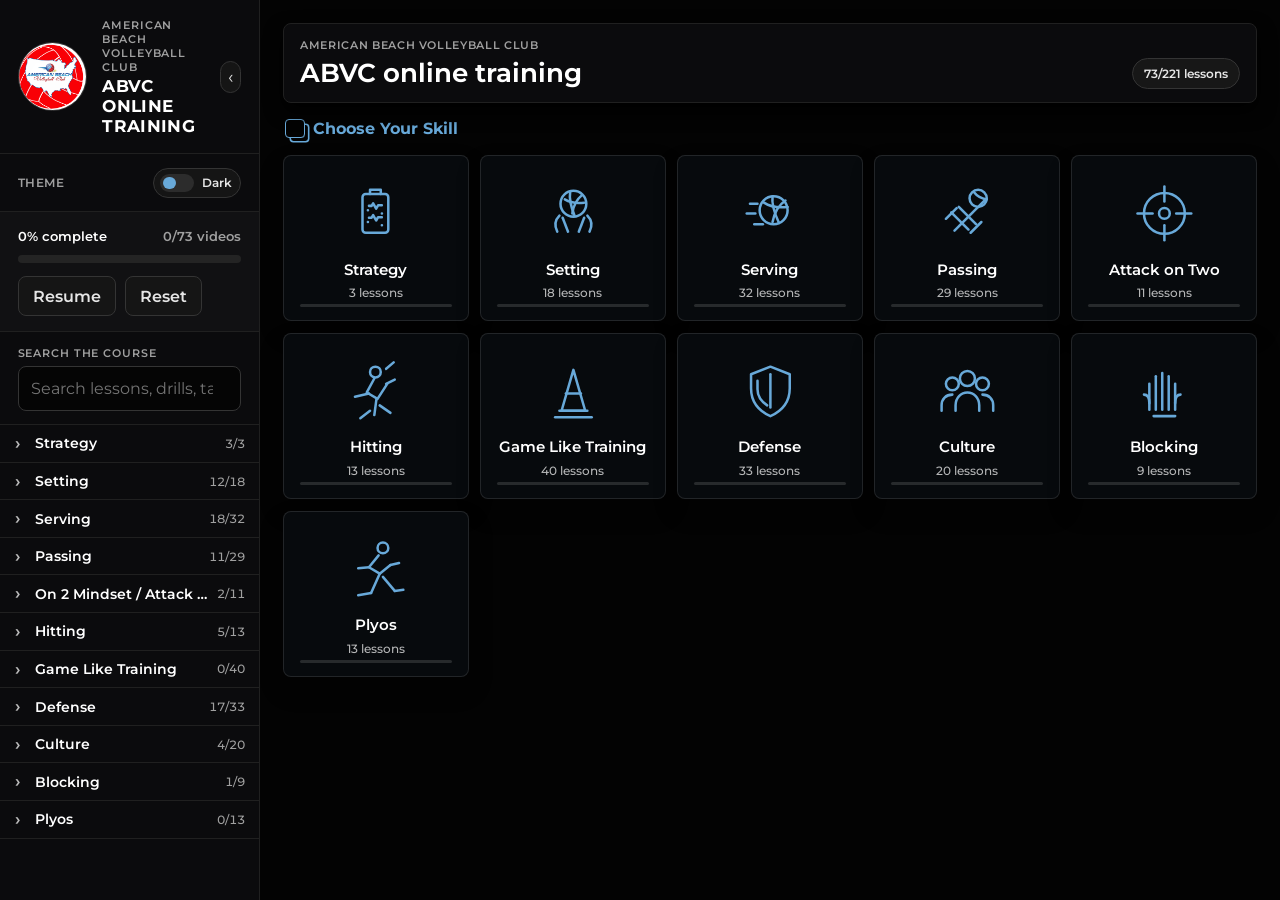
==== index.html @ 21f0b0ae "Revamp skill hub cards and icons" ====
<!doctype html>
<html lang="en">
  <head>
    <meta charset="utf-8">
    <meta name="viewport" content="width=device-width, initial-scale=1">
    <title>ABVC online training</title>
    <meta
      name="description"
      content="A free, expandable American Beach Volleyball Club training course with local progress tracking."
    >
    <link rel="icon" type="image/png" href="assets/abvc-logo.png">
    <link rel="apple-touch-icon" href="assets/abvc-logo.png">
    <link rel="preconnect" href="https://fonts.googleapis.com">
    <link rel="preconnect" href="https://fonts.gstatic.com" crossorigin>
    <link href="https://fonts.googleapis.com/css2?family=Montserrat:wght@400;500;600;700&display=swap" rel="stylesheet">
    <link rel="stylesheet" href="styles.css?v=33">
    <script id="mcjs">!function(c,h,i,m,p){m=c.createElement(h),p=c.getElementsByTagName(h)[0],m.async=1,m.src=i,p.parentNode.insertBefore(m,p)}(document,"script","https://chimpstatic.com/mcjs-connected/js/users/8a5a40781b8eb0233e2a99b61/4158b259b9c6bb504e699e1d3.js");</script>
  </head>
  <body>
    <div class="app-shell" id="appShell">
      <aside class="course-sidebar" id="courseSidebar" aria-label="Course navigation">
        <div class="brand-lockup">
          <button class="brand-home-button" id="brandHomeButton" type="button" aria-label="Back to course home">
            <img class="brand-logo" src="assets/abvc-logo.png" alt="American Beach Volleyball Club logo">
          </button>
          <div class="brand-copy">
            <p class="eyebrow">American Beach Volleyball Club</p>
            <h1>ABVC online training</h1>
          </div>
          <button class="sidebar-toggle" id="sidebarToggle" type="button" aria-label="Collapse course navigation" aria-expanded="true">
            <span aria-hidden="true">‹</span>
          </button>
        </div>

        <div class="theme-row">
          <span>Theme</span>
          <button class="theme-toggle" id="themeToggle" type="button" aria-pressed="true">
            <span class="theme-toggle-track" aria-hidden="true">
              <span class="theme-toggle-thumb"></span>
            </span>
            <span id="themeLabel">Dark</span>
          </button>
        </div>

        <div class="progress-card" aria-live="polite">
          <div class="progress-copy">
            <span id="progressLabel">0% complete</span>
            <span id="lessonCount">0 lessons</span>
          </div>
          <div class="progress-track" aria-hidden="true">
            <span id="progressFill"></span>
          </div>
          <div class="sidebar-actions">
            <button class="button button-secondary" id="resumeButton" type="button">Resume</button>
            <button class="button button-ghost" id="resetProgressButton" type="button">Reset</button>
          </div>
        </div>

        <label class="search-label" for="courseSearch">Search the course</label>
        <input id="courseSearch" class="course-search" type="search" placeholder="Search lessons, drills, tags">

        <nav id="courseTree" class="course-tree" aria-label="Course modules"></nav>
      </aside>
      <button class="sidebar-backdrop" id="sidebarBackdrop" type="button" aria-label="Close course navigation"></button>

      <main class="lesson-main">
        <button class="mobile-menu-button" id="mobileMenuButton" type="button" aria-label="Open course menu">
          <span aria-hidden="true"></span>
          <span aria-hidden="true"></span>
          <span aria-hidden="true"></span>
        </button>

        <section class="lesson-hero" aria-labelledby="lessonTitle">
          <div class="lesson-topline">
            <button class="back-button" id="backButton" type="button" hidden>Back</button>
            <div class="lesson-kicker" id="lessonPath">Course overview</div>
          </div>
          <div class="lesson-header">
            <div>
              <h2 id="lessonTitle">ABVC online training</h2>
              <p id="lessonDescription" hidden></p>
            </div>
            <div class="lesson-status" id="lessonStatus"></div>
          </div>
        </section>

        <section class="mobile-lesson-progress" id="mobileLessonProgress" aria-label="Lesson progress" hidden></section>

        <section class="mobile-module-panel" id="mobileModulePanel" aria-label="Current module lessons" hidden>
          <section class="course-playlist mobile-course-playlist" id="mobileCoursePlaylist" aria-label="Current module playlist" hidden></section>
        </section>

        <section class="player-panel" aria-label="Lesson video">
          <div id="videoMount" class="video-shell">
            <div class="video-placeholder">
              <span class="play-badge" aria-hidden="true"></span>
              <p>Select a lesson to load the player.</p>
            </div>
          </div>
        </section>

        <section class="lesson-actions" aria-label="Lesson actions">
          <button class="button button-primary" id="completeButton" type="button" disabled>Complete Video</button>
          <button class="button button-secondary" id="nextButton" type="button" disabled>Next Lesson</button>
        </section>

        <section class="series-complete-panel" id="seriesCompletePanel" aria-live="polite" hidden></section>

        <section class="skill-hub" id="skillHub" aria-label="Skill hub"></section>

        <section class="lesson-details" aria-label="Lesson details">
          <article>
            <h3>Lesson Notes</h3>
            <ul id="notesList" class="detail-list">
              <li>Pick a lesson to see coaching notes.</li>
            </ul>
          </article>
          <article>
            <h3>Practice Drills</h3>
            <ul id="drillsList" class="detail-list">
              <li>Drills will appear here when they are added to the lesson data.</li>
            </ul>
          </article>
        </section>
      </main>

      <aside class="playlist-panel" id="playlistPanel" aria-label="Current module playlist" hidden>
        <button class="playlist-resize-handle" id="playlistResizeHandle" type="button" aria-label="Resize lesson playlist"></button>
        <section class="course-playlist" id="coursePlaylist" aria-label="Course playlist" hidden></section>
      </aside>
    </div>

    <template id="treeItemTemplate">
      <div class="tree-item"></div>
    </template>

    <script src="app.js?v=34" defer></script>
  </body>
</html>
---- styles.css ----
:root {
  color-scheme: dark;
  --bg: #030303;
  --panel: #0b0b0d;
  --panel-soft: #111113;
  --ink: #e6e6e6;
  --ink-strong: #ffffff;
  --muted: #a0a0a0;
  --line: #202020;
  --line-strong: #343434;
  --accent: #68A9D9;
  --accent-ink: #050505;
  --navy: #f1f1f1;
  --gray-button: #151515;
  --input-bg: #050505;
  --track-bg: #242424;
  --hover-bg: #121212;
  --active-bg: #151515;
  --nested-bg: #070707;
  --pill-bg: #171717;
  --scroll-track: #050505;
  --scroll-thumb: #3a3a3a;
  --shadow: 0 8px 18px #000000;
  --sidebar-width: 16.25rem;
  --sidebar-collapsed-width: 4.5rem;
  --playlist-collapsed-width: 3.4rem;
  --playlist-width: clamp(21.25rem, 24vw, 26.25rem);
  font-family: Montserrat, ui-sans-serif, system-ui, -apple-system, BlinkMacSystemFont, "Segoe UI", sans-serif;
}

:root[data-theme="light"] {
  color-scheme: light;
  --bg: #f4f4f4;
  --panel: #ffffff;
  --panel-soft: #eeeeee;
  --ink: #1f1f1f;
  --ink-strong: #050505;
  --muted: #696969;
  --line: #dddddd;
  --line-strong: #c8c8c8;
  --accent: #68A9D9;
  --accent-ink: #ffffff;
  --navy: #202020;
  --gray-button: #eeeeee;
  --input-bg: #ffffff;
  --track-bg: #dddddd;
  --hover-bg: #f6f6f6;
  --active-bg: #f1f1f1;
  --nested-bg: #f7f7f7;
  --pill-bg: #eeeeee;
  --scroll-track: #efefef;
  --scroll-thumb: #bdbdbd;
  --shadow: 0 8px 18px #d7d7d7;
}

* {
  box-sizing: border-box;
}

body {
  margin: 0;
  background: var(--bg);
  color: var(--ink);
}

button,
input {
  font: inherit;
}

.app-shell {
  display: grid;
  grid-template-columns: var(--sidebar-width) minmax(0, 1fr);
  min-height: 100vh;
}

.app-shell.has-playlist {
  grid-template-columns: var(--sidebar-width) minmax(0, 1fr) var(--playlist-width);
}

.app-shell.has-playlist.is-playlist-collapsed {
  grid-template-columns: var(--sidebar-width) minmax(0, 1fr) var(--playlist-collapsed-width);
}

.app-shell.is-sidebar-collapsed {
  --sidebar-width: var(--sidebar-collapsed-width);
}

.app-shell.is-resizing-playlist {
  cursor: col-resize;
  user-select: none;
}

.course-sidebar {
  position: sticky;
  top: 0;
  align-self: start;
  height: 100vh;
  overflow-y: auto;
  border-right: 1px solid var(--line);
  background: var(--panel);
  padding: 0;
}

.course-sidebar::-webkit-scrollbar {
  width: 10px;
}

.course-sidebar::-webkit-scrollbar-track {
  background: var(--scroll-track);
}

.course-sidebar::-webkit-scrollbar-thumb {
  border: 3px solid var(--scroll-track);
  border-radius: 999px;
  background: var(--scroll-thumb);
}

.brand-lockup {
  display: flex;
  gap: 0.95rem;
  align-items: center;
  padding: 1.1rem;
  border-bottom: 1px solid var(--line);
  background: var(--panel);
}

.brand-home-button {
  display: block;
  flex: 0 0 auto;
  border: 0;
  border-radius: 999px;
  background: transparent;
  padding: 0;
  color: inherit;
  cursor: pointer;
}

.brand-home-button:hover .brand-logo,
.brand-home-button:focus-visible .brand-logo {
  border-color: var(--line-strong);
}

.brand-home-button:focus-visible {
  outline: 2px solid var(--accent);
  outline-offset: 3px;
}

.brand-copy {
  min-width: 0;
}

.sidebar-toggle {
  display: grid;
  place-items: center;
  width: 2rem;
  height: 2rem;
  margin-left: auto;
  border: 1px solid var(--line-strong);
  border-radius: 999px;
  background: var(--gray-button);
  color: var(--ink);
  cursor: pointer;
  font-size: 1.1rem;
  line-height: 1;
}

.mobile-menu-button,
.sidebar-backdrop {
  display: none;
}

.app-shell.is-sidebar-collapsed .brand-lockup {
  justify-content: center;
  padding: 0.95rem 0.6rem;
}

.app-shell.is-sidebar-collapsed .brand-logo {
  width: 3rem;
  height: 3rem;
}

.app-shell.is-sidebar-collapsed .brand-copy,
.app-shell.is-sidebar-collapsed .theme-row,
.app-shell.is-sidebar-collapsed .progress-card,
.app-shell.is-sidebar-collapsed .search-label,
.app-shell.is-sidebar-collapsed .course-search,
.app-shell.is-sidebar-collapsed .tree-title,
.app-shell.is-sidebar-collapsed .tree-meta,
.app-shell.is-sidebar-collapsed .tree-children {
  display: none;
}

.app-shell.is-sidebar-collapsed .sidebar-toggle {
  position: absolute;
  top: 4.35rem;
  left: 50%;
  width: 1.8rem;
  height: 1.8rem;
  margin-left: 0;
  transform: translateX(-50%) rotate(180deg);
}

.app-shell.is-sidebar-collapsed .course-tree {
  padding-top: 2.7rem;
}

.app-shell.is-sidebar-collapsed .tree-row {
  display: grid;
  grid-template-columns: 1fr;
  justify-items: center;
  min-height: 2.7rem;
  padding: 0.4rem;
}

.app-shell.is-sidebar-collapsed .tree-toggle {
  width: 1.6rem;
  height: 1.6rem;
  border-radius: 999px;
  background: var(--panel-soft);
}

.theme-row {
  display: flex;
  align-items: center;
  justify-content: space-between;
  gap: 1rem;
  border-bottom: 1px solid var(--line);
  background: var(--panel);
  padding: 0.85rem 1.1rem;
  color: var(--muted);
  font-size: 0.78rem;
  font-weight: 600;
  letter-spacing: 0.05em;
  text-transform: uppercase;
}

.theme-toggle {
  display: inline-flex;
  align-items: center;
  gap: 0.5rem;
  border: 1px solid var(--line-strong);
  border-radius: 999px;
  background: var(--gray-button);
  color: var(--ink);
  padding: 0.3rem 0.55rem 0.3rem 0.35rem;
  cursor: pointer;
  font-size: 0.78rem;
  font-weight: 600;
}

.theme-toggle-track {
  position: relative;
  display: inline-block;
  width: 2.1rem;
  height: 1.15rem;
  border-radius: 999px;
  background: #2c2c2c;
}

.theme-toggle-thumb {
  position: absolute;
  top: 0.18rem;
  left: 0.18rem;
  width: 0.79rem;
  height: 0.79rem;
  border-radius: 999px;
  background: var(--accent);
  transition: left 160ms ease;
}

:root[data-theme="light"] .theme-toggle-track {
  background: #d0d0d0;
}

:root[data-theme="light"] .theme-toggle-thumb {
  left: 1.13rem;
}

.brand-logo {
  display: block;
  width: 4.35rem;
  height: 4.35rem;
  flex: 0 0 auto;
  border: 1px solid var(--line-strong);
  border-radius: 999px;
  object-fit: cover;
  object-position: center;
}

.eyebrow {
  margin: 0 0 0.16rem;
  color: var(--muted);
  font-size: 0.68rem;
  font-weight: 600;
  letter-spacing: 0.08em;
  text-transform: uppercase;
}

h1,
h2,
h3,
p {
  margin-top: 0;
}

h1 {
  margin-bottom: 0;
  color: var(--ink-strong);
  font-size: 1.08rem;
  font-weight: 700;
  letter-spacing: 0.02em;
  line-height: 1.15;
  text-transform: uppercase;
}

h2 {
  margin-bottom: 0;
  color: var(--ink-strong);
  font-size: clamp(1.45rem, 2vw, 2.25rem);
  font-weight: 650;
  letter-spacing: 0;
  line-height: 1.12;
}

h3 {
  margin-bottom: 0.85rem;
  color: var(--navy);
  font-size: 0.9rem;
  letter-spacing: 0.05em;
  font-weight: 600;
  text-transform: uppercase;
}

.progress-card {
  margin: 0;
  border: 0;
  border-bottom: 1px solid var(--line);
  border-radius: 0;
  background: var(--panel-soft);
  padding: 0.95rem 1.1rem;
}

.progress-copy {
  display: flex;
  justify-content: space-between;
  gap: 1rem;
  color: var(--muted);
  font-size: 0.82rem;
  font-weight: 600;
}

.progress-copy span:first-child {
  color: var(--ink-strong);
}

.progress-track {
  height: 0.5rem;
  margin: 0.7rem 0 0.85rem;
  overflow: hidden;
  border-radius: 999px;
  background: var(--track-bg);
}

.progress-track span {
  display: block;
  width: 0%;
  height: 100%;
  border-radius: inherit;
  background: var(--accent);
  transition: width 180ms ease;
}

.sidebar-actions,
.lesson-actions {
  display: flex;
  flex-wrap: wrap;
  gap: 0.55rem;
}

.mobile-lesson-progress {
  display: flex;
  justify-content: center;
  align-items: center;
  gap: 0.7rem;
  margin: -0.12rem 0 0.75rem;
  color: var(--muted);
}

.mobile-lesson-progress[hidden] {
  display: none !important;
}

.mobile-module-panel {
  display: none;
}

.button {
  min-height: 2.35rem;
  border: 1px solid transparent;
  border-radius: 8px;
  padding: 0.58rem 0.88rem;
  cursor: pointer;
  font-weight: 600;
  transition: transform 140ms ease, border-color 140ms ease, box-shadow 140ms ease, background 140ms ease;
}

.button:hover:not(:disabled) {
  border-color: #555555;
  box-shadow: none;
}

.button:disabled {
  cursor: not-allowed;
  border-color: #252525;
  background: #111111;
  color: #6b6b6b;
}

.button-primary {
  background: var(--accent);
  color: var(--accent-ink);
}

.button-secondary,
.button-ghost {
  border-color: var(--line-strong);
  background: var(--gray-button);
  color: var(--ink);
}

.search-label {
  display: block;
  padding: 0.85rem 1.1rem 0.42rem;
  color: var(--muted);
  font-size: 0.68rem;
  font-weight: 600;
  letter-spacing: 0.08em;
  text-transform: uppercase;
}

.course-search {
  width: calc(100% - 2.2rem);
  margin: 0 1.1rem 0.85rem;
  border: 1px solid var(--line-strong);
  border-radius: 8px;
  background: var(--input-bg);
  padding: 0.72rem 0.8rem;
  color: var(--ink);
}

.course-search::placeholder {
  color: #747474;
}

.course-search:focus {
  outline: 3px solid #202020;
  border-color: #666666;
}

:root[data-theme="light"] .course-search:focus {
  outline-color: #dddddd;
}

.course-tree {
  display: grid;
  gap: 0;
  padding-bottom: 3rem;
  border-top: 1px solid var(--line);
}

.tree-node {
  display: grid;
  gap: 0;
}

.tree-row {
  position: relative;
  display: grid;
  grid-template-columns: 1.05rem minmax(0, 1fr) auto;
  align-items: center;
  gap: 0.55rem;
  width: 100%;
  min-height: 2.35rem;
  border: 0;
  border-bottom: 1px solid var(--line);
  border-radius: 0;
  background: var(--panel);
  padding: 0.48rem 0.9rem;
  color: var(--ink);
  text-align: left;
}

.tree-row::before {
  display: none;
}

.tree-row:hover {
  background: var(--hover-bg);
}

.tree-row[aria-current="true"] {
  background: var(--active-bg);
  box-shadow: inset 3px 0 0 var(--accent);
}

.tree-toggle {
  display: grid;
  place-items: center;
  width: 1.05rem;
  height: 1.05rem;
  color: #bdbdbd;
  font-size: 1.05rem;
  font-weight: 600;
  line-height: 1;
  transition: transform 160ms ease;
}

.tree-row[data-open="true"] .tree-toggle {
  transform: rotate(90deg);
}

.tree-row[data-node-type="lesson"] .tree-toggle {
  color: #8c8c8c;
  font-size: 0.9rem;
}

.tree-title {
  overflow: hidden;
  color: var(--ink-strong);
  text-overflow: ellipsis;
  white-space: nowrap;
  font-size: 0.9rem;
  font-weight: 600;
}

.tree-row[data-node-type="lesson"] .tree-title {
  color: #cfcfcf;
  font-weight: 500;
}

.tree-row.is-coming-soon .tree-title {
  color: var(--muted);
  font-weight: 500;
}

.tree-meta {
  color: var(--muted);
  font-size: 0.76rem;
  font-variant-numeric: tabular-nums;
  font-weight: 500;
}

.tree-row[data-node-type="lesson"] .tree-meta {
  color: #a8a8a8;
}

.tree-children {
  display: none;
  margin-left: 0;
  padding-left: 1.1rem;
  border-left: 0;
  background: var(--nested-bg);
}

.tree-children.is-open {
  display: grid;
  gap: 0;
}

.tree-row.is-complete .tree-title::after {
  content: " complete";
  color: #cfcfcf;
  font-size: 0.65rem;
  letter-spacing: 0.05em;
  text-transform: uppercase;
}

.empty-note {
  margin: 0;
  border-bottom: 1px solid var(--line);
  background: var(--nested-bg);
  padding: 0.38rem 1rem 0.48rem 3.15rem;
  color: var(--muted);
  font-size: 0.78rem;
}

.lesson-main {
  min-width: 0;
  display: flex;
  flex-direction: column;
  padding: clamp(0.85rem, 1.8vw, 1.45rem);
}

.lesson-hero,
.player-panel,
.lesson-details article {
  border: 1px solid var(--line);
  border-radius: 8px;
  background: var(--panel);
  box-shadow: var(--shadow);
}

.lesson-hero {
  position: relative;
  overflow: hidden;
  margin-bottom: 0.75rem;
  padding: 0.85rem 1rem;
  background: var(--panel);
}

.lesson-topline {
  display: flex;
  flex-wrap: wrap;
  gap: 0.55rem;
  align-items: center;
  margin-bottom: 0.42rem;
}

.back-button {
  position: fixed;
  z-index: 18;
  bottom: 1rem;
  left: calc(var(--sidebar-width) + 1rem);
  display: grid;
  place-items: center;
  width: 2.6rem;
  height: 2.6rem;
  min-height: 0;
  border: 1px solid var(--line-strong);
  border-radius: 999px;
  background: var(--gray-button);
  color: var(--ink);
  padding: 0;
  cursor: pointer;
  font-size: 1.25rem;
  font-weight: 600;
  box-shadow: var(--shadow);
}

.back-button:hover {
  border-color: #555555;
}

.lesson-kicker {
  margin-bottom: 0;
  color: var(--muted);
  font-size: 0.68rem;
  font-weight: 600;
  letter-spacing: 0.06em;
  text-transform: uppercase;
}

.lesson-header {
  display: grid;
  grid-template-columns: minmax(0, 1fr) auto;
  gap: 0.85rem;
  align-items: center;
}

.lesson-header p {
  max-width: 64rem;
  margin-bottom: 0;
  color: var(--muted);
  font-size: 1rem;
  line-height: 1.6;
}

[hidden] {
  display: none !important;
}

.skill-hub {
  display: grid;
  gap: 0.85rem;
  margin-bottom: 1rem;
}

.hub-header {
  display: flex;
  flex-wrap: wrap;
  justify-content: space-between;
  gap: 1rem;
  align-items: end;
  border: 1px solid var(--line);
  border-radius: 8px;
  background: var(--panel);
  padding: 0.85rem 1rem;
  box-shadow: var(--shadow);
}

.hub-title {
  margin-bottom: 0;
  color: var(--ink-strong);
  font-size: 1rem;
  letter-spacing: 0;
  text-transform: none;
}

.skill-hub[data-hub="overview"] .hub-title {
  color: var(--accent);
}

.hub-description {
  max-width: 46rem;
  margin-bottom: 0;
  color: var(--muted);
  line-height: 1.55;
}

.hub-resume {
  flex: 0 0 auto;
  max-width: 100%;
  white-space: normal;
}

.skill-grid {
  display: grid;
  grid-template-columns: repeat(auto-fit, minmax(10.25rem, 1fr));
  gap: 0.72rem;
}

.skill-hub[data-hub="overview"] {
  gap: 0.78rem;
}

.skill-hub[data-hub="overview"] .hub-header {
  align-items: center;
  border: 0;
  background: transparent;
  padding: 0.2rem 0.1rem 0;
  box-shadow: none;
}

.skill-hub[data-hub="overview"] .hub-title {
  display: inline-flex;
  align-items: center;
  gap: 0.52rem;
  color: var(--accent);
  font-size: 1rem;
  font-weight: 700;
}

.skill-hub[data-hub="overview"] .hub-title::before {
  content: "";
  width: 1.12rem;
  height: 1.12rem;
  border: 1.8px solid currentColor;
  border-radius: 4px;
  box-shadow: 0.28rem 0.28rem 0 -0.1rem var(--bg), 0.28rem 0.28rem 0 0 currentColor;
}

.skill-card {
  position: relative;
  display: grid;
  grid-template-columns: 1fr;
  grid-template-rows: minmax(3.9rem, 1fr) auto auto;
  justify-items: center;
  align-items: center;
  gap: 0.38rem;
  height: 10.4rem;
  overflow: hidden;
  border: 1px solid rgba(255, 255, 255, 0.11);
  border-radius: 8px;
  background: #070a0d;
  padding: 1rem 0.95rem 1.22rem;
  color: #ffffff;
  text-align: center;
  cursor: pointer;
  box-shadow: 0 12px 24px rgba(0, 0, 0, 0.22);
  transform: translate3d(0, 0, 0);
  transition: transform 180ms cubic-bezier(0.2, 0, 0, 1), border-color 180ms ease, box-shadow 180ms ease;
}

.skill-card::after {
  display: none;
}

.skill-card:hover {
  border-color: var(--accent);
  box-shadow: 0 16px 30px rgba(0, 0, 0, 0.28);
  transform: translate3d(0, -2px, 0);
}

.skill-card:active {
  transform: translate3d(0, 0, 0) scale(0.985);
}

.skill-card:focus-visible {
  outline: 2px solid var(--accent);
  outline-offset: 3px;
}

.skill-card[data-node-type="lesson"] {
  background: #070a0d;
}

.skill-card[data-node-type="module"] {
  box-shadow: 0 12px 24px rgba(0, 0, 0, 0.22);
}

.skill-card-icon {
  position: relative;
  z-index: 1;
  display: grid;
  place-items: center;
  width: 4.3rem;
  height: 4.3rem;
  border: 0;
  color: var(--accent);
}

.skill-card-icon::before {
  display: none;
}

.skill-card-icon svg {
  display: block;
  width: 100%;
  height: 100%;
  fill: none;
  stroke: currentColor;
  stroke-width: 2.35;
  stroke-linecap: round;
  stroke-linejoin: round;
  transform: translate3d(0, 0, 0);
  transition: transform 180ms cubic-bezier(0.2, 0, 0, 1);
}

.skill-card:hover .skill-card-icon svg {
  transform: scale(1.055);
}

.skill-card-eyebrow {
  color: var(--muted);
  font-size: 0.72rem;
  font-weight: 600;
  letter-spacing: 0.08em;
  text-transform: uppercase;
}

.skill-card-title {
  position: relative;
  z-index: 1;
  grid-column: 1;
  max-width: 100%;
  min-height: 1.25em;
  color: #ffffff;
  font-size: 0.96rem;
  line-height: 1.2;
  letter-spacing: 0;
  font-weight: 600;
}

.skill-card-description {
  position: relative;
  z-index: 1;
  color: var(--muted);
  font-size: 0.93rem;
  line-height: 1.48;
}

.skill-card-count {
  position: relative;
  z-index: 1;
  color: rgba(255, 255, 255, 0.7);
  font-size: 0.78rem;
  font-weight: 500;
  line-height: 1.2;
}

.skill-card-progress {
  position: absolute;
  right: 1rem;
  bottom: 0.85rem;
  left: 1rem;
  height: 0.18rem;
  overflow: hidden;
  border-radius: 999px;
  background: rgba(255, 255, 255, 0.13);
}

.skill-card-progress span {
  display: block;
  width: 0;
  height: 100%;
  border-radius: inherit;
  background: var(--accent);
  transition: width 180ms ease;
}

.skill-card-footer {
  display: none;
}

.skill-card-action {
  display: none;
  color: var(--ink-strong);
  font-size: 0.72rem;
  white-space: nowrap;
}

.hub-empty {
  margin: 0;
  border: 1px dashed var(--line-strong);
  border-radius: 14px;
  background: var(--panel);
  padding: 1.4rem;
  color: var(--muted);
}

.lesson-status {
  border: 1px solid var(--line-strong);
  border-radius: 999px;
  background: var(--pill-bg);
  color: var(--ink);
  padding: 0.42rem 0.68rem;
  font-size: 0.76rem;
  font-weight: 600;
  white-space: nowrap;
}

.lesson-status:empty,
.playlist-row-status:empty {
  display: none;
}

.course-playlist {
  display: grid;
  gap: 0.65rem;
  margin: 0;
  border: 0;
  border-radius: 0;
  background: transparent;
  padding: 0;
  box-shadow: none;
}

.playlist-panel {
  position: sticky;
  top: 0;
  align-self: start;
  height: 100vh;
  overflow-y: auto;
  border-left: 1px solid var(--line);
  background: var(--panel);
  padding: 0.9rem;
  padding-left: 1rem;
}

.playlist-panel[hidden] {
  display: none !important;
}

.playlist-resize-handle {
  position: absolute;
  z-index: 2;
  top: 0;
  bottom: 0;
  left: -0.35rem;
  width: 0.7rem;
  border: 0;
  border-radius: 0;
  background: transparent;
  padding: 0;
  cursor: col-resize;
  touch-action: none;
}

.playlist-resize-handle::before {
  content: "";
  position: absolute;
  top: 0.9rem;
  bottom: 0.9rem;
  left: 50%;
  width: 2px;
  border-radius: 999px;
  background: transparent;
  transform: translateX(-50%);
}

.playlist-resize-handle:hover::before,
.playlist-resize-handle:focus-visible::before,
.app-shell.is-resizing-playlist .playlist-resize-handle::before {
  background: var(--accent);
}

.playlist-resize-handle:focus-visible {
  outline: 0;
}

.playlist-panel::-webkit-scrollbar {
  width: 10px;
}

.playlist-panel::-webkit-scrollbar-track {
  background: var(--scroll-track);
}

.playlist-panel::-webkit-scrollbar-thumb {
  border: 3px solid var(--scroll-track);
  border-radius: 999px;
  background: var(--scroll-thumb);
}

.playlist-header {
  display: grid;
  grid-template-columns: minmax(0, 1fr) auto;
  gap: 0.75rem;
  align-items: start;
  border-bottom: 1px solid var(--line);
  padding-bottom: 0.7rem;
}

.playlist-heading {
  min-width: 0;
}

.playlist-eyebrow {
  margin: 0 0 0.2rem;
  color: var(--muted);
  font-size: 0.62rem;
  font-weight: 650;
  letter-spacing: 0.08em;
  text-transform: uppercase;
}

.playlist-title {
  margin-bottom: 0;
  color: var(--ink-strong);
  font-size: 0.98rem;
  letter-spacing: 0;
  text-transform: none;
  line-height: 1.25;
}

.playlist-count {
  justify-self: end;
  border: 1px solid var(--line-strong);
  border-radius: 999px;
  background: var(--pill-bg);
  color: var(--muted);
  padding: 0.35rem 0.5rem;
  font-size: 0.72rem;
  font-weight: 600;
  white-space: nowrap;
}

.playlist-toggle {
  display: inline-flex;
  align-items: center;
  min-height: 1.9rem;
  border: 1px solid var(--line-strong);
  border-radius: 999px;
  background: var(--gray-button);
  color: var(--ink);
  padding: 0.28rem 0.55rem;
  cursor: pointer;
  font-size: 0.72rem;
  font-weight: 650;
}

.playlist-summary {
  display: flex;
  flex-wrap: wrap;
  gap: 0.45rem;
}

.playlist-summary span {
  border: 1px solid var(--line);
  border-radius: 999px;
  background: var(--panel-soft);
  color: var(--muted);
  padding: 0.32rem 0.5rem;
  font-size: 0.72rem;
  font-weight: 600;
}

.playlist-progress {
  height: 0.42rem;
  overflow: hidden;
  border-radius: 999px;
  background: var(--track-bg);
}

.playlist-progress span {
  display: block;
  height: 100%;
  border-radius: inherit;
  background: var(--accent);
}

.playlist-list {
  display: grid;
  gap: 0.38rem;
}

.playlist-row {
  display: grid;
  grid-template-columns: 2rem minmax(0, 1fr);
  gap: 0.55rem 0.65rem;
  align-items: start;
  width: 100%;
  border: 1px solid var(--line);
  border-radius: 8px;
  background: var(--panel-soft);
  padding: 0.68rem 0.72rem;
  color: var(--ink);
  text-align: left;
  cursor: pointer;
}

.playlist-row:hover {
  border-color: var(--line-strong);
  background: var(--hover-bg);
}

.playlist-row[aria-current="true"] {
  border-color: var(--line-strong);
  background: var(--active-bg);
  box-shadow: inset 3px 0 0 var(--accent);
}

.playlist-number,
.playlist-row-status {
  color: var(--muted);
  font-size: 0.76rem;
  font-weight: 600;
  font-variant-numeric: tabular-nums;
}

.playlist-row-title {
  color: var(--ink-strong);
  font-size: 0.86rem;
  font-weight: 600;
  line-height: 1.3;
}

.playlist-row-status {
  grid-column: 2;
}

.playlist-row.is-complete .playlist-row-status {
  color: var(--ink);
}

@media (min-width: 921px) {
  .app-shell.is-playlist-collapsed .playlist-panel {
    overflow: hidden;
    padding: 0.8rem 0.45rem;
  }

  .app-shell.is-playlist-collapsed .playlist-resize-handle {
    display: none;
  }

  .app-shell.is-playlist-collapsed .course-playlist {
    height: 100%;
    place-items: start center;
  }

  .app-shell.is-playlist-collapsed .playlist-header {
    display: flex;
    justify-content: center;
    border-bottom: 0;
    padding-bottom: 0;
  }

  .app-shell.is-playlist-collapsed .playlist-heading,
  .app-shell.is-playlist-collapsed .playlist-count,
  .app-shell.is-playlist-collapsed .playlist-summary,
  .app-shell.is-playlist-collapsed .playlist-progress,
  .app-shell.is-playlist-collapsed .playlist-list {
    display: none;
  }

  .app-shell.is-playlist-collapsed .playlist-toggle {
    min-width: 2.15rem;
    min-height: 6.1rem;
    border-radius: 999px;
    padding: 0.5rem 0.28rem;
    writing-mode: vertical-rl;
    text-orientation: mixed;
  }
}

.playlist-row.is-coming-soon .playlist-row-title,
.playlist-row.is-coming-soon .playlist-number,
.playlist-row.is-coming-soon .playlist-row-status {
  color: var(--muted);
  font-weight: 500;
}

.player-panel {
  display: grid;
  place-items: center;
  overflow: hidden;
  margin-bottom: 0.75rem;
  background: #050505;
  padding: clamp(0.7rem, 1.4vw, 1rem);
}

.video-shell {
  position: relative;
  display: grid;
  place-items: center;
  width: min(100%, 64rem);
  max-height: calc(100vh - 11rem);
  min-height: 20rem;
  overflow: hidden;
  aspect-ratio: 16 / 9;
  border: 1px solid #222222;
  border-radius: 8px;
  background: #000000;
  background-position: center;
  background-size: cover;
  color: #fff;
}

.mobile-progress-label {
  flex: 0 0 auto;
  color: var(--muted);
  font-size: 0.72rem;
  font-weight: 650;
  letter-spacing: 0.04em;
}

.mobile-progress-track {
  display: flex;
  align-items: center;
  gap: 0.25rem;
  width: min(18rem, 34vw);
}

.mobile-progress-mark {
  display: block;
  flex: 1 1 0;
  height: 0.24rem;
  border-radius: 999px;
  background: var(--line-strong);
}

.mobile-progress-mark[data-state="past"] {
  background: #777777;
}

.mobile-progress-mark[data-state="current"] {
  flex-grow: 1.8;
  background: var(--accent);
}

.mobile-video-list-button {
  display: none;
}

.series-complete-panel {
  display: grid;
  grid-template-columns: auto minmax(0, 1fr) auto;
  gap: 0.85rem;
  align-items: center;
  margin-bottom: 0.85rem;
  border: 1px solid var(--line);
  border-radius: 8px;
  background: var(--panel);
  padding: 0.85rem;
  box-shadow: var(--shadow);
}

.series-check {
  position: relative;
  display: grid;
  place-items: center;
  width: 2.3rem;
  height: 2.3rem;
  border: 1px solid var(--line-strong);
  border-radius: 999px;
  color: var(--ink-strong);
}

.series-check::before {
  content: "";
  width: 0.78rem;
  height: 0.42rem;
  margin-top: -0.1rem;
  border-bottom: 2px solid currentColor;
  border-left: 2px solid currentColor;
  transform: rotate(-45deg);
}

.series-complete-copy {
  min-width: 0;
}

.series-complete-copy p {
  margin: 0 0 0.18rem;
  color: var(--muted);
  font-size: 0.64rem;
  font-weight: 650;
  letter-spacing: 0.08em;
  text-transform: uppercase;
}

.series-complete-copy h3 {
  margin: 0;
  color: var(--ink-strong);
  font-size: 0.96rem;
  line-height: 1.25;
}

.series-complete-copy span {
  display: block;
  margin-top: 0.18rem;
  color: var(--muted);
  font-size: 0.78rem;
  font-weight: 500;
}

.series-complete-panel.is-advancing .series-check {
  animation: seriesCheckPulse 680ms ease both;
}

.series-complete-panel.is-advancing {
  animation: seriesPanelLift 680ms ease both;
}

@keyframes seriesCheckPulse {
  0% {
    transform: scale(1);
    background: transparent;
  }
  45% {
    transform: scale(1.14);
    background: var(--accent);
    color: var(--accent-ink);
  }
  100% {
    transform: scale(1);
    background: transparent;
  }
}

@keyframes seriesPanelLift {
  0% {
    transform: translateY(0);
  }
  45% {
    transform: translateY(-0.16rem);
    border-color: var(--line-strong);
  }
  100% {
    transform: translateY(0);
  }
}

.video-shell iframe {
  position: absolute;
  inset: 0;
  width: 100%;
  height: 100%;
  border: 0;
  background: #000;
}

.video-placeholder {
  position: relative;
  z-index: 1;
  display: grid;
  justify-items: center;
  gap: 0.75rem;
  max-width: 26rem;
  padding: 2rem;
  text-align: center;
}

.video-load-button .video-placeholder {
  border: 1px solid #303030;
  border-radius: 8px;
  background: #050505;
  padding: 1rem 1.2rem;
}

.video-placeholder p {
  margin-bottom: 0;
  color: #fff;
  font-size: 0.9rem;
  font-weight: 600;
  line-height: 1.45;
}

.video-note {
  display: block;
  max-width: 22rem;
  color: #b8b8b8;
  font-size: 0.78rem;
  font-weight: 500;
  line-height: 1.45;
}

.play-badge {
  width: 3.45rem;
  height: 3.45rem;
  border: 1px solid #fff;
  border-radius: 999px;
  background: #fff;
  box-shadow: none;
}

.play-badge::after {
  content: "";
  display: block;
  width: 0;
  height: 0;
  margin: 0.98rem 0 0 1.38rem;
  border-top: 0.7rem solid transparent;
  border-bottom: 0.7rem solid transparent;
  border-left: 1rem solid #111111;
}

.video-load-button {
  border: 0;
  background-color: #050505;
  color: inherit;
  cursor: pointer;
}

.lesson-actions {
  order: 3;
  margin-bottom: 0.75rem;
}

.lesson-details {
  display: grid;
  grid-template-columns: repeat(2, minmax(0, 1fr));
  gap: 0.9rem;
}

.lesson-details article {
  padding: 1.15rem;
}

.detail-list {
  display: grid;
  gap: 0.65rem;
  margin: 0;
  padding-left: 1.05rem;
  color: var(--muted);
  line-height: 1.55;
}

.detail-list li::marker {
  color: #9a9a9a;
}

.tag-list {
  display: flex;
  flex-wrap: wrap;
  gap: 0.45rem;
  margin-top: 1rem;
}

.tag {
  border: 1px solid var(--line);
  border-radius: 999px;
  background: var(--pill-bg);
  color: var(--ink);
  padding: 0.32rem 0.52rem;
  font-size: 0.75rem;
  font-weight: 600;
}

@media (max-width: 920px) {
  .app-shell {
    display: block;
  }

  .course-sidebar {
    position: fixed;
    z-index: 30;
    inset: 0 auto 0 0;
    width: min(86vw, 21rem);
    height: 100vh;
    max-height: none;
    border-right: 1px solid var(--line);
    border-bottom: 0;
    transform: translateX(-102%);
    transition: transform 180ms ease;
  }

  .app-shell.is-sidebar-open .course-sidebar {
    transform: translateX(0);
  }

  .sidebar-backdrop {
    position: fixed;
    z-index: 20;
    inset: 0;
    display: none;
    border: 0;
    background: rgba(0, 0, 0, 0.64);
  }

  .app-shell.is-sidebar-open .sidebar-backdrop {
    display: block;
  }

  .mobile-menu-button {
    display: inline-grid;
    place-items: center;
    gap: 0.18rem;
    width: 2.35rem;
    height: 2.35rem;
    min-height: 0;
    margin-bottom: 0.55rem;
    border: 1px solid var(--line-strong);
    border-radius: 8px;
    background: var(--gray-button);
    color: var(--ink);
    padding: 0;
    cursor: pointer;
  }

  .mobile-menu-button span {
    display: block;
    width: 1.05rem;
    height: 0.1rem;
    border-radius: 999px;
    background: currentColor;
  }

  .app-shell.is-sidebar-collapsed .brand-lockup {
    justify-content: flex-start;
    padding: 1.1rem;
  }

  .app-shell.is-sidebar-collapsed .brand-logo {
    width: 4.35rem;
    height: 4.35rem;
  }

  .app-shell.is-sidebar-collapsed .brand-copy,
  .app-shell.is-sidebar-collapsed .tree-title,
  .app-shell.is-sidebar-collapsed .tree-meta {
    display: block;
  }

  .app-shell.is-sidebar-collapsed .theme-row,
  .app-shell.is-sidebar-collapsed .progress-card {
    display: flex;
  }

  .app-shell.is-sidebar-collapsed .progress-card {
    display: block;
  }

  .app-shell.is-sidebar-collapsed .search-label {
    display: block;
  }

  .app-shell.is-sidebar-collapsed .course-search {
    display: block;
  }

  .app-shell.is-sidebar-collapsed .tree-children.is-open {
    display: grid;
  }

  .app-shell.is-sidebar-collapsed .sidebar-toggle {
    position: static;
    width: 2rem;
    height: 2rem;
    margin-left: auto;
    transform: none;
  }

  .app-shell.is-sidebar-collapsed .course-tree {
    padding-top: 0;
  }

  .app-shell.is-sidebar-collapsed .tree-row {
    grid-template-columns: 1.05rem minmax(0, 1fr) auto;
    justify-items: stretch;
    min-height: 2.35rem;
    padding: 0.48rem 0.9rem;
  }

  .app-shell.is-sidebar-collapsed .tree-toggle {
    width: 1.05rem;
    height: 1.05rem;
    border-radius: 0;
    background: transparent;
  }

  .lesson-header,
  .lesson-details {
    grid-template-columns: 1fr;
  }

  .back-button {
    left: 0.85rem;
    bottom: calc(1.15rem + env(safe-area-inset-bottom, 0px));
  }

  .lesson-header {
    align-items: start;
  }

  .video-shell {
    width: min(100%, 26rem);
    min-height: auto;
    max-height: none;
    aspect-ratio: 9 / 16;
  }

  .playlist-panel {
    display: none;
  }

  .playlist-resize-handle {
    display: none;
  }

  .playlist-panel[hidden] {
    display: none !important;
  }

  .mobile-lesson-progress {
    display: flex;
    justify-content: space-between;
    align-items: center;
    gap: 0.5rem;
    margin: -0.08rem 0 0.55rem;
    border: 1px solid var(--line);
    border-radius: 8px;
    background: var(--panel);
    padding: 0.42rem 0.52rem;
    color: var(--muted);
  }

  .mobile-progress-label {
    flex: 0 0 auto;
    font-size: 0.78rem;
    font-weight: 650;
    letter-spacing: 0.04em;
  }

  .mobile-progress-track {
    display: flex;
    align-items: center;
    gap: 0.22rem;
    width: min(8rem, 30vw);
  }

  .mobile-progress-mark {
    display: block;
    flex: 1 1 0;
    height: 0.22rem;
    border-radius: 999px;
    background: var(--line-strong);
  }

  .mobile-progress-mark[data-state="past"] {
    background: #777777;
  }

  .mobile-progress-mark[data-state="current"] {
    flex-grow: 1.8;
    background: var(--accent);
  }

  .mobile-video-list-button {
    display: inline-flex;
    align-items: center;
    flex: 0 0 auto;
    min-height: 1.7rem;
    border: 1px solid var(--line-strong);
    border-radius: 999px;
    background: var(--gray-button);
    color: var(--ink);
    padding: 0.2rem 0.5rem;
    cursor: pointer;
    font-size: 0.68rem;
    font-weight: 650;
  }

  .mobile-module-panel {
    display: block;
    margin: 0 0 0.55rem;
  }

  .mobile-module-panel[hidden] {
    display: none !important;
  }

  .mobile-course-playlist {
    gap: 0.45rem;
    border: 1px solid var(--line);
    border-radius: 8px;
    background: var(--panel);
    padding: 0.55rem;
    box-shadow: var(--shadow);
  }

  .mobile-course-playlist .playlist-header {
    grid-template-columns: minmax(0, 1fr) auto auto;
    gap: 0.55rem;
    align-items: center;
    padding-bottom: 0.45rem;
  }

  .mobile-course-playlist .playlist-summary {
    display: none;
  }

  .mobile-course-playlist .playlist-count {
    padding: 0.28rem 0.44rem;
    font-size: 0.68rem;
  }

  .mobile-up-next {
    display: grid;
    gap: 0.25rem;
    border: 1px solid var(--line);
    border-radius: 8px;
    background: var(--panel-soft);
    padding: 0.48rem 0.55rem;
  }

  .mobile-up-next span {
    color: var(--muted);
    font-size: 0.62rem;
    font-weight: 650;
    letter-spacing: 0.08em;
    text-transform: uppercase;
  }

  .mobile-up-next button {
    border: 0;
    background: transparent;
    color: var(--ink-strong);
    padding: 0;
    text-align: left;
    cursor: pointer;
    font-size: 0.82rem;
    font-weight: 650;
    line-height: 1.28;
  }

  .mobile-up-next button:disabled {
    cursor: default;
    color: var(--muted);
  }

  .mobile-course-playlist .playlist-list {
    max-height: 7.5rem;
    overflow-y: auto;
    padding-right: 0.1rem;
  }

  .mobile-course-playlist .playlist-row {
    padding: 0.48rem 0.55rem;
  }

  .playlist-toggle {
    display: inline-flex;
    align-items: center;
    min-height: 1.9rem;
    border: 1px solid var(--line-strong);
    border-radius: 999px;
    background: var(--gray-button);
    color: var(--ink);
    padding: 0.28rem 0.55rem;
    cursor: pointer;
    font-size: 0.72rem;
    font-weight: 650;
  }

  .course-playlist.is-collapsed .playlist-summary,
  .course-playlist.is-collapsed .playlist-progress,
  .course-playlist.is-collapsed .mobile-up-next,
  .course-playlist.is-collapsed .playlist-list {
    display: none;
  }

  .app-shell[data-mode="hub"] .lesson-main {
    min-height: 100dvh;
  }

  .app-shell[data-mode="hub"] .skill-hub {
    min-height: 0;
  }

  .skill-hub {
    gap: 0.62rem;
  }

  .skill-grid {
    grid-template-columns: repeat(2, minmax(0, 1fr));
    gap: 0.5rem;
  }

  .skill-card {
    grid-template-columns: 1fr;
    grid-template-rows: minmax(2.4rem, 1fr) auto auto;
    gap: 0.24rem;
    align-items: center;
    align-content: center;
    height: 7rem;
    padding: 0.68rem 0.58rem 0.95rem;
    box-shadow: 0 10px 18px rgba(0, 0, 0, 0.2);
  }

  .app-shell[data-mode="hub"] .skill-card {
    height: 7rem;
  }

  .skill-card[data-node-type="module"] {
    box-shadow: 0 10px 18px rgba(0, 0, 0, 0.2);
  }

  .skill-card-icon {
    width: 2.55rem;
    height: 2.55rem;
  }

  .skill-card-icon svg {
    stroke-width: 2.45;
  }

  .skill-card-title {
    grid-column: 1;
    font-size: 0.82rem;
    line-height: 1.15;
    text-align: center;
  }

  .skill-card-count {
    font-size: 0.68rem;
  }

  .skill-card-progress {
    right: 0.58rem;
    bottom: 0.55rem;
    left: 0.58rem;
    height: 0.15rem;
  }

  .skill-card-footer {
    display: none;
  }
}

@media (max-width: 560px) {
  .lesson-main {
    padding: 0.65rem;
    padding-bottom: 4.2rem;
  }

  .app-shell[data-mode="hub"] .lesson-main {
    padding: 0.58rem;
    padding-bottom: 0.8rem;
  }

  h2 {
    font-size: 1.55rem;
    line-height: 1.08;
  }

  .brand-lockup {
    align-items: flex-start;
    padding: 0.85rem;
  }

  .brand-logo {
    width: 3.5rem;
    height: 3.5rem;
  }

  .theme-row,
  .progress-card {
    padding-right: 0.85rem;
    padding-left: 0.85rem;
  }

  .progress-card {
    padding-top: 0.62rem;
    padding-bottom: 0.68rem;
  }

  .progress-copy {
    gap: 0.45rem;
    font-size: 0.72rem;
  }

  .progress-track {
    height: 0.34rem;
    margin: 0.48rem 0 0.55rem;
  }

  .sidebar-actions {
    display: grid;
    grid-template-columns: repeat(2, minmax(0, 1fr));
    gap: 0.4rem;
  }

  .search-label {
    padding-right: 0.85rem;
    padding-left: 0.85rem;
  }

  .course-search {
    width: calc(100% - 1.7rem);
    margin-right: 0.85rem;
    margin-left: 0.85rem;
  }

  .lesson-hero,
  .course-playlist,
  .player-panel {
    margin-bottom: 0.65rem;
  }

  .lesson-hero {
    padding: 0.9rem;
  }

  .app-shell[data-mode="hub"] .mobile-menu-button {
    margin-bottom: 0.45rem;
  }

  .app-shell[data-mode="hub"] .lesson-hero {
    margin-bottom: 0.55rem;
    padding: 0.68rem 0.72rem;
    box-shadow: none;
  }

  .app-shell[data-mode="hub"] .lesson-topline {
    margin-bottom: 0.26rem;
  }

  .app-shell[data-mode="hub"] h2 {
    font-size: 1.18rem;
    line-height: 1.12;
  }

  .app-shell[data-mode="hub"] .lesson-status {
    padding: 0.28rem 0.45rem;
    font-size: 0.66rem;
  }

  .lesson-header {
    gap: 0.65rem;
  }

  .lesson-status {
    justify-self: start;
  }

  .hub-header {
    display: grid;
    align-items: center;
    padding: 0.62rem 0.68rem;
  }

  .skill-hub[data-hub="overview"] .hub-header {
    padding: 0.05rem 0 0;
  }

  .hub-title {
    font-size: 0.9rem;
  }

  .skill-hub[data-hub="overview"] .hub-title {
    gap: 0.42rem;
    font-size: 0.88rem;
  }

  .skill-hub[data-hub="overview"] .hub-title::before {
    width: 0.92rem;
    height: 0.92rem;
    border-width: 1.6px;
  }

  .hub-resume {
    width: 100%;
    min-height: 2.05rem;
    padding: 0.45rem 0.65rem;
    font-size: 0.78rem;
  }

  .skill-grid {
    grid-template-columns: repeat(2, minmax(0, 1fr));
    gap: 0.42rem;
  }

  .skill-card {
    height: 5.65rem;
    grid-template-columns: 1fr;
    grid-template-rows: minmax(2.35rem, 1fr) auto auto;
    gap: 0.16rem;
    justify-items: center;
    padding: 0.48rem 0.42rem 0.78rem;
  }

  .app-shell[data-mode="hub"] .skill-card {
    height: 5.65rem;
  }

  .skill-card-icon {
    display: grid;
    width: 2.45rem;
    height: 2.45rem;
  }

  .skill-card-icon svg {
    stroke-width: 2.65;
  }

  .skill-card-title {
    grid-column: 1;
    font-size: 0.72rem;
    line-height: 1.12;
    text-align: center;
  }

  .skill-card-count {
    font-size: 0.62rem;
  }

  .skill-card-progress {
    right: 0.46rem;
    bottom: 0.44rem;
    left: 0.46rem;
    height: 0.13rem;
  }

  .skill-card-footer {
    display: none;
  }

  .skill-card-action {
    font-size: 0.62rem;
  }

  .player-panel {
    padding: 0.55rem;
  }

  .video-shell {
    width: min(100%, 19.5rem);
    min-height: auto;
    max-height: none;
    aspect-ratio: 9 / 16;
  }

  .lesson-actions {
    display: grid;
    grid-template-columns: repeat(2, minmax(0, 1fr));
  }

  .lesson-actions .button {
    width: auto;
    min-height: 2.2rem;
    padding-right: 0.5rem;
    padding-left: 0.5rem;
    font-size: 0.78rem;
  }

  .series-complete-panel {
    grid-template-columns: auto minmax(0, 1fr);
    gap: 0.7rem;
    padding: 0.72rem;
  }

  .series-next-button {
    grid-column: 1 / -1;
    width: 100%;
  }

  .sidebar-actions .button {
    width: 100%;
    min-height: 1.95rem;
    padding: 0.35rem 0.45rem;
    font-size: 0.72rem;
  }

  .playlist-row {
    grid-template-columns: 1.9rem minmax(0, 1fr);
  }

  .playlist-row-status {
    grid-column: 2;
  }
}
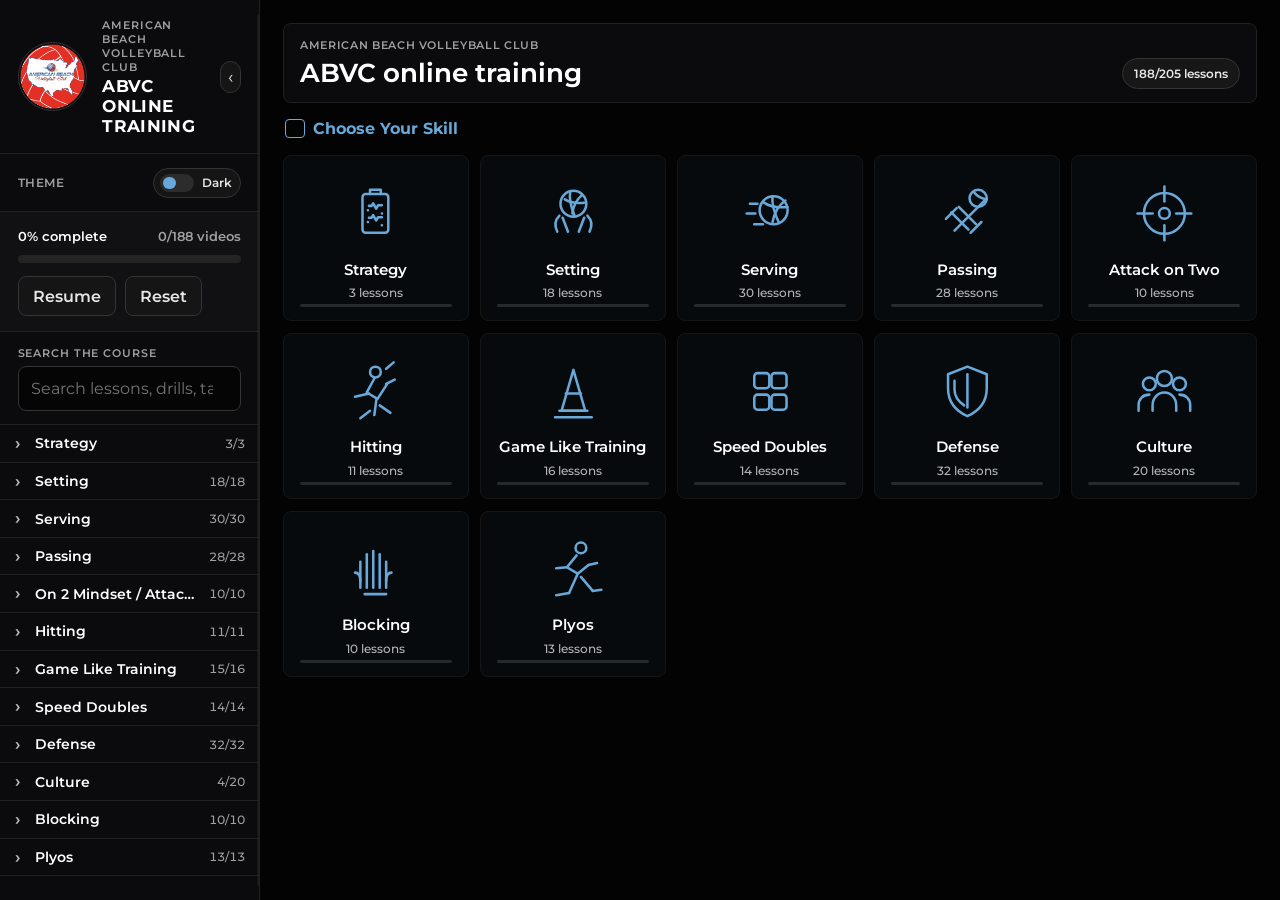
==== commit 0db3bd9f: "Add sidebar resizing and refresh lesson metadata" ====
--- a/index.html
+++ b/index.html
@@ -13,12 +13,13 @@
     <link rel="preconnect" href="https://fonts.googleapis.com">
     <link rel="preconnect" href="https://fonts.gstatic.com" crossorigin>
     <link href="https://fonts.googleapis.com/css2?family=Montserrat:wght@400;500;600;700&display=swap" rel="stylesheet">
-    <link rel="stylesheet" href="styles.css?v=33">
+    <link rel="stylesheet" href="styles.css?v=34">
     <script id="mcjs">!function(c,h,i,m,p){m=c.createElement(h),p=c.getElementsByTagName(h)[0],m.async=1,m.src=i,p.parentNode.insertBefore(m,p)}(document,"script","https://chimpstatic.com/mcjs-connected/js/users/8a5a40781b8eb0233e2a99b61/4158b259b9c6bb504e699e1d3.js");</script>
   </head>
   <body>
     <div class="app-shell" id="appShell">
       <aside class="course-sidebar" id="courseSidebar" aria-label="Course navigation">
+        <button class="sidebar-resize-handle" id="sidebarResizeHandle" type="button" aria-label="Resize course navigation"></button>
         <div class="brand-lockup">
           <button class="brand-home-button" id="brandHomeButton" type="button" aria-label="Back to course home">
             <img class="brand-logo" src="assets/abvc-logo.png" alt="American Beach Volleyball Club logo">
@@ -134,6 +135,6 @@
       <div class="tree-item"></div>
     </template>
 
-    <script src="app.js?v=34" defer></script>
+    <script src="app.js?v=35" defer></script>
   </body>
 </html>
--- a/styles.css
+++ b/styles.css
@@ -20,7 +20,7 @@
   --pill-bg: #171717;
   --scroll-track: #050505;
   --scroll-thumb: #3a3a3a;
-  --shadow: 0 8px 18px #000000;
+  --surface-lift: #151515;
   --sidebar-width: 16.25rem;
   --sidebar-collapsed-width: 4.5rem;
   --playlist-collapsed-width: 3.4rem;
@@ -50,7 +50,7 @@
   --pill-bg: #eeeeee;
   --scroll-track: #efefef;
   --scroll-thumb: #bdbdbd;
-  --shadow: 0 8px 18px #d7d7d7;
+  --surface-lift: #e7e7e7;
 }
 
 * {
@@ -87,6 +87,11 @@
 }
 
 .app-shell.is-resizing-playlist {
+  cursor: col-resize;
+  user-select: none;
+}
+
+.app-shell.is-resizing-sidebar {
   cursor: col-resize;
   user-select: none;
 }
@@ -102,6 +107,47 @@
   padding: 0;
 }
 
+.sidebar-resize-handle {
+  position: absolute;
+  z-index: 3;
+  top: 0;
+  right: -0.75rem;
+  bottom: 0;
+  width: 1.5rem;
+  border: 0;
+  border-radius: 0;
+  background: transparent;
+  padding: 0;
+  cursor: col-resize;
+  touch-action: none;
+}
+
+.sidebar-resize-handle::before {
+  content: "";
+  position: absolute;
+  top: 0.9rem;
+  bottom: 0.9rem;
+  left: 50%;
+  width: 3px;
+  border-radius: 999px;
+  background: var(--line-strong);
+  opacity: 0.5;
+  transform: translateX(-50%);
+  transition: background-color 160ms ease, opacity 160ms ease, width 160ms ease;
+}
+
+.sidebar-resize-handle:hover::before,
+.sidebar-resize-handle:focus-visible::before,
+.app-shell.is-resizing-sidebar .sidebar-resize-handle::before {
+  width: 4px;
+  background: var(--accent);
+  opacity: 1;
+}
+
+.sidebar-resize-handle:focus-visible {
+  outline: 0;
+}
+
 .course-sidebar::-webkit-scrollbar {
   width: 10px;
 }
@@ -201,6 +247,10 @@
   transform: translateX(-50%) rotate(180deg);
 }
 
+.app-shell.is-sidebar-collapsed .sidebar-resize-handle {
+  display: none;
+}
+
 .app-shell.is-sidebar-collapsed .course-tree {
   padding-top: 2.7rem;
 }
@@ -402,12 +452,11 @@
   padding: 0.58rem 0.88rem;
   cursor: pointer;
   font-weight: 600;
-  transition: transform 140ms ease, border-color 140ms ease, box-shadow 140ms ease, background 140ms ease;
+  transition: transform 140ms ease, border-color 140ms ease, background 140ms ease;
 }
 
 .button:hover:not(:disabled) {
   border-color: #555555;
-  box-shadow: none;
 }
 
 .button:disabled {
@@ -500,8 +549,7 @@
 }
 
 .tree-row[aria-current="true"] {
-  background: var(--active-bg);
-  box-shadow: inset 3px 0 0 var(--accent);
+  background: linear-gradient(to right, var(--accent) 0 3px, var(--active-bg) 3px 100%);
 }
 
 .tree-toggle {
@@ -598,7 +646,6 @@
   border: 1px solid var(--line);
   border-radius: 8px;
   background: var(--panel);
-  box-shadow: var(--shadow);
 }
 
 .lesson-hero {
@@ -635,7 +682,6 @@
   cursor: pointer;
   font-size: 1.25rem;
   font-weight: 600;
-  box-shadow: var(--shadow);
 }
 
 .back-button:hover {
@@ -686,7 +732,6 @@
   border-radius: 8px;
   background: var(--panel);
   padding: 0.85rem 1rem;
-  box-shadow: var(--shadow);
 }
 
 .hub-title {
@@ -729,7 +774,6 @@
   border: 0;
   background: transparent;
   padding: 0.2rem 0.1rem 0;
-  box-shadow: none;
 }
 
 .skill-hub[data-hub="overview"] .hub-title {
@@ -747,7 +791,6 @@
   height: 1.12rem;
   border: 1.8px solid currentColor;
   border-radius: 4px;
-  box-shadow: 0.28rem 0.28rem 0 -0.1rem var(--bg), 0.28rem 0.28rem 0 0 currentColor;
 }
 
 .skill-card {
@@ -767,9 +810,8 @@
   color: #ffffff;
   text-align: center;
   cursor: pointer;
-  box-shadow: 0 12px 24px rgba(0, 0, 0, 0.22);
   transform: translate3d(0, 0, 0);
-  transition: transform 180ms cubic-bezier(0.2, 0, 0, 1), border-color 180ms ease, box-shadow 180ms ease;
+  transition: transform 180ms cubic-bezier(0.2, 0, 0, 1), border-color 180ms ease, background 180ms ease;
 }
 
 .skill-card::after {
@@ -778,7 +820,7 @@
 
 .skill-card:hover {
   border-color: var(--accent);
-  box-shadow: 0 16px 30px rgba(0, 0, 0, 0.28);
+  background: #090d11;
   transform: translate3d(0, -2px, 0);
 }
 
@@ -796,7 +838,7 @@
 }
 
 .skill-card[data-node-type="module"] {
-  box-shadow: 0 12px 24px rgba(0, 0, 0, 0.22);
+  border-color: var(--surface-lift);
 }
 
 .skill-card-icon {
@@ -933,7 +975,6 @@
   border-radius: 0;
   background: transparent;
   padding: 0;
-  box-shadow: none;
 }
 
 .playlist-panel {
@@ -954,11 +995,11 @@
 
 .playlist-resize-handle {
   position: absolute;
-  z-index: 2;
+  z-index: 3;
   top: 0;
   bottom: 0;
-  left: -0.35rem;
-  width: 0.7rem;
+  left: -0.75rem;
+  width: 1.5rem;
   border: 0;
   border-radius: 0;
   background: transparent;
@@ -973,16 +1014,20 @@
   top: 0.9rem;
   bottom: 0.9rem;
   left: 50%;
-  width: 2px;
-  border-radius: 999px;
-  background: transparent;
+  width: 3px;
+  border-radius: 999px;
+  background: var(--line-strong);
   transform: translateX(-50%);
+  opacity: 0.5;
+  transition: background-color 160ms ease, opacity 160ms ease, width 160ms ease;
 }
 
 .playlist-resize-handle:hover::before,
 .playlist-resize-handle:focus-visible::before,
 .app-shell.is-resizing-playlist .playlist-resize-handle::before {
   background: var(--accent);
+  width: 4px;
+  opacity: 1;
 }
 
 .playlist-resize-handle:focus-visible {
@@ -1117,8 +1162,7 @@
 
 .playlist-row[aria-current="true"] {
   border-color: var(--line-strong);
-  background: var(--active-bg);
-  box-shadow: inset 3px 0 0 var(--accent);
+  background: linear-gradient(to right, var(--accent) 0 3px, var(--active-bg) 3px 100%);
 }
 
 .playlist-number,
@@ -1263,7 +1307,6 @@
   border-radius: 8px;
   background: var(--panel);
   padding: 0.85rem;
-  box-shadow: var(--shadow);
 }
 
 .series-check {
@@ -1402,7 +1445,6 @@
   border: 1px solid #fff;
   border-radius: 999px;
   background: #fff;
-  box-shadow: none;
 }
 
 .play-badge::after {
@@ -1619,6 +1661,10 @@
     display: none;
   }
 
+  .sidebar-resize-handle {
+    display: none;
+  }
+
   .playlist-panel[hidden] {
     display: none !important;
   }
@@ -1697,7 +1743,6 @@
     border-radius: 8px;
     background: var(--panel);
     padding: 0.55rem;
-    box-shadow: var(--shadow);
   }
 
   .mobile-course-playlist .playlist-header {
@@ -1806,7 +1851,6 @@
     align-content: center;
     height: 7rem;
     padding: 0.68rem 0.58rem 0.95rem;
-    box-shadow: 0 10px 18px rgba(0, 0, 0, 0.2);
   }
 
   .app-shell[data-mode="hub"] .skill-card {
@@ -1814,7 +1858,7 @@
   }
 
   .skill-card[data-node-type="module"] {
-    box-shadow: 0 10px 18px rgba(0, 0, 0, 0.2);
+    border-color: var(--surface-lift);
   }
 
   .skill-card-icon {
@@ -1930,7 +1974,6 @@
   .app-shell[data-mode="hub"] .lesson-hero {
     margin-bottom: 0.55rem;
     padding: 0.68rem 0.72rem;
-    box-shadow: none;
   }
 
   .app-shell[data-mode="hub"] .lesson-topline {
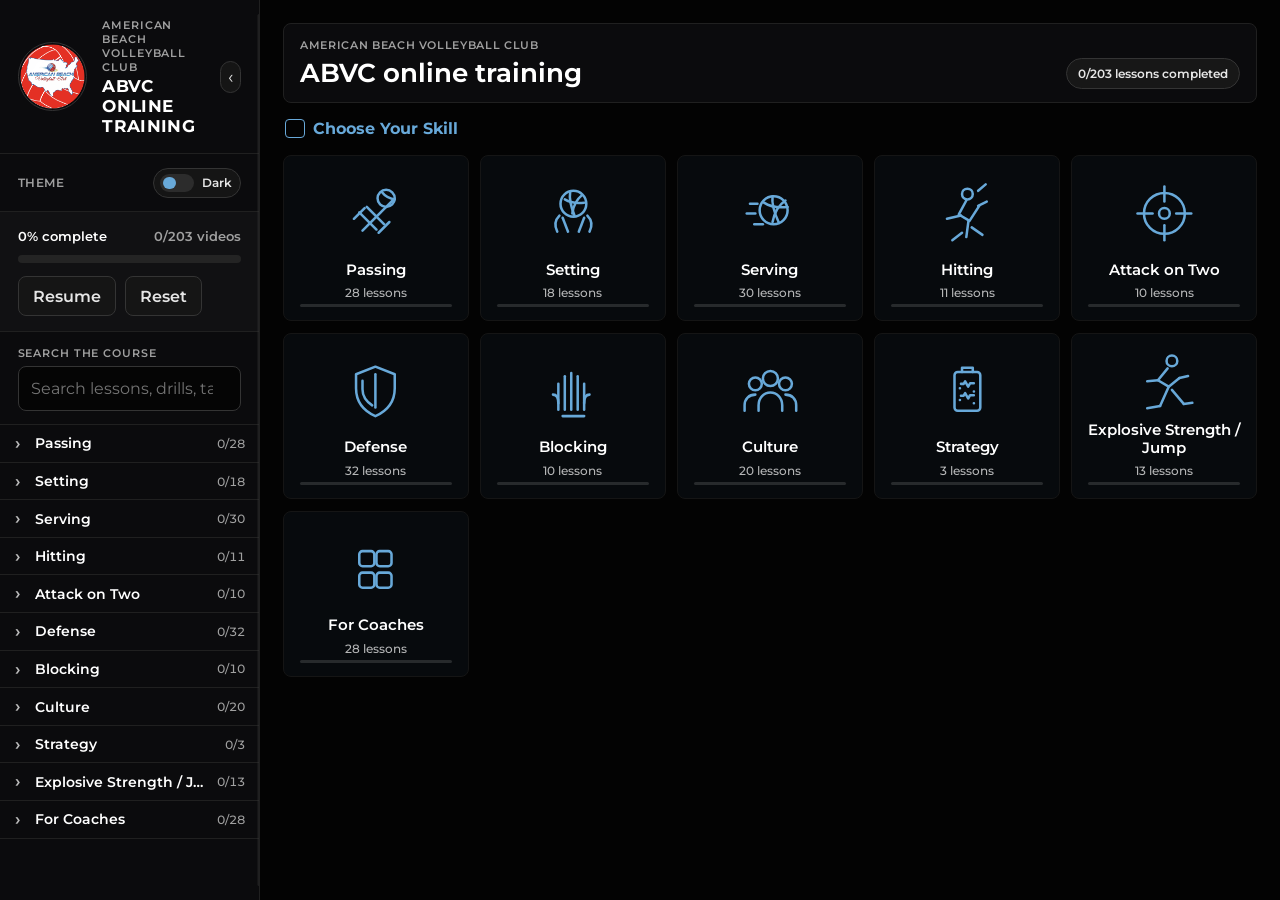
==== commit 9bd181ab: "Optimize training site metadata for SEO" ====
--- a/index.html
+++ b/index.html
@@ -3,11 +3,38 @@
   <head>
     <meta charset="utf-8">
     <meta name="viewport" content="width=device-width, initial-scale=1">
-    <title>ABVC online training</title>
+    <title>Beach Volleyball Training Videos & Drills | American Beach Volleyball Club</title>
     <meta
       name="description"
-      content="A free, expandable American Beach Volleyball Club training course with local progress tracking."
+      content="Learn beach volleyball with ABVC training videos, drills, and coaching for passing, setting, serving, hitting, defense, blocking, strategy, and explosive strength."
     >
+    <meta name="robots" content="index, follow">
+    <link rel="canonical" href="https://learn.americanbeachvolleyballclub.com/">
+    <meta property="og:type" content="website">
+    <meta property="og:site_name" content="American Beach Volleyball Club">
+    <meta property="og:title" content="Beach Volleyball Training Videos & Drills | American Beach Volleyball Club">
+    <meta property="og:description" content="Beach volleyball training videos, drills, and coaching from American Beach Volleyball Club.">
+    <meta property="og:url" content="https://learn.americanbeachvolleyballclub.com/">
+    <meta property="og:image" content="https://learn.americanbeachvolleyballclub.com/assets/abvc-logo.png">
+    <meta name="twitter:card" content="summary">
+    <meta name="twitter:title" content="Beach Volleyball Training Videos & Drills | American Beach Volleyball Club">
+    <meta name="twitter:description" content="Beach volleyball training videos, drills, and coaching from American Beach Volleyball Club.">
+    <meta name="twitter:image" content="https://learn.americanbeachvolleyballclub.com/assets/abvc-logo.png">
+    <script type="application/ld+json">
+      {
+        "@context": "https://schema.org",
+        "@type": "Course",
+        "name": "ABVC Online Beach Volleyball Training",
+        "description": "Beach volleyball training videos, drills, and coaching covering skills, strategy, culture, explosive strength, and coaching games.",
+        "url": "https://learn.americanbeachvolleyballclub.com/",
+        "provider": {
+          "@type": "Organization",
+          "name": "American Beach Volleyball Club",
+          "url": "https://learn.americanbeachvolleyballclub.com/"
+        },
+        "inLanguage": "en"
+      }
+    </script>
     <link rel="icon" type="image/png" href="assets/abvc-logo.png">
     <link rel="apple-touch-icon" href="assets/abvc-logo.png">
     <link rel="preconnect" href="https://fonts.googleapis.com">
--- a/styles.css
+++ b/styles.css
@@ -30,27 +30,110 @@
 
 :root[data-theme="light"] {
   color-scheme: light;
-  --bg: #f4f4f4;
+  --bg: #f1f3f5;
   --panel: #ffffff;
-  --panel-soft: #eeeeee;
-  --ink: #1f1f1f;
-  --ink-strong: #050505;
-  --muted: #696969;
-  --line: #dddddd;
-  --line-strong: #c8c8c8;
-  --accent: #68A9D9;
+  --panel-soft: #e8edf2;
+  --ink: #1f2933;
+  --ink-strong: #111827;
+  --muted: #52606d;
+  --line: #cfd8e2;
+  --line-strong: #b9c5d1;
+  --accent: #3d99d4;
   --accent-ink: #ffffff;
-  --navy: #202020;
-  --gray-button: #eeeeee;
+  --navy: #1f2933;
+  --gray-button: #e8edf2;
   --input-bg: #ffffff;
-  --track-bg: #dddddd;
-  --hover-bg: #f6f6f6;
-  --active-bg: #f1f1f1;
-  --nested-bg: #f7f7f7;
-  --pill-bg: #eeeeee;
-  --scroll-track: #efefef;
-  --scroll-thumb: #bdbdbd;
-  --surface-lift: #e7e7e7;
+  --track-bg: #d7e0e8;
+  --hover-bg: #eaf3fa;
+  --active-bg: #dcecf8;
+  --nested-bg: #f4f7fa;
+  --pill-bg: #e5ebf1;
+  --scroll-track: #edf1f5;
+  --scroll-thumb: #9aa9b8;
+  --surface-lift: #e2e8ef;
+}
+
+:root[data-theme="light"] .course-sidebar,
+:root[data-theme="light"] .brand-lockup,
+:root[data-theme="light"] .theme-row,
+:root[data-theme="light"] .tree-row {
+  background: #f9fbfd;
+}
+
+:root[data-theme="light"] .progress-card {
+  background: #eaf0f5;
+}
+
+:root[data-theme="light"] .tree-row[data-node-type="lesson"] .tree-title {
+  color: #344250;
+  font-weight: 600;
+}
+
+:root[data-theme="light"] .tree-row[data-node-type="lesson"] .tree-meta,
+:root[data-theme="light"] .tree-row[data-node-type="lesson"] .tree-toggle {
+  color: #647384;
+}
+
+:root[data-theme="light"] .tree-toggle {
+  color: #536577;
+}
+
+:root[data-theme="light"] .tree-row.is-complete .tree-title::after {
+  color: #3e6f91;
+}
+
+:root[data-theme="light"] .skill-card,
+:root[data-theme="light"] .skill-card[data-node-type="lesson"] {
+  border-color: #c6d4e1;
+  background: #ffffff;
+  box-shadow: 0 1px 2px rgba(31, 41, 51, 0.08);
+  color: var(--ink-strong);
+}
+
+:root[data-theme="light"] .skill-card[data-node-type="module"] {
+  border-color: #c6d4e1;
+}
+
+:root[data-theme="light"] .skill-card:hover {
+  border-color: var(--accent);
+  background: #f2f8fc;
+}
+
+:root[data-theme="light"] .skill-card-title {
+  color: var(--ink-strong);
+}
+
+:root[data-theme="light"] .skill-card-count {
+  color: var(--muted);
+}
+
+:root[data-theme="light"] .skill-card-progress {
+  background: #d7e1ea;
+}
+
+:root[data-theme="light"] .player-panel {
+  border-color: #c6d4e1;
+  background: #edf3f8;
+}
+
+:root[data-theme="light"] .video-shell {
+  border-color: #b9c8d6;
+  background: #dfe8f0;
+  color: var(--ink-strong);
+}
+
+:root[data-theme="light"] .video-shell iframe {
+  background: #dfe8f0;
+}
+
+:root[data-theme="light"] .video-load-button,
+:root[data-theme="light"] .video-load-button .video-placeholder {
+  border-color: #b9c8d6;
+  background-color: #edf3f8;
+}
+
+:root[data-theme="light"] .video-placeholder p {
+  color: var(--ink-strong);
 }
 
 * {
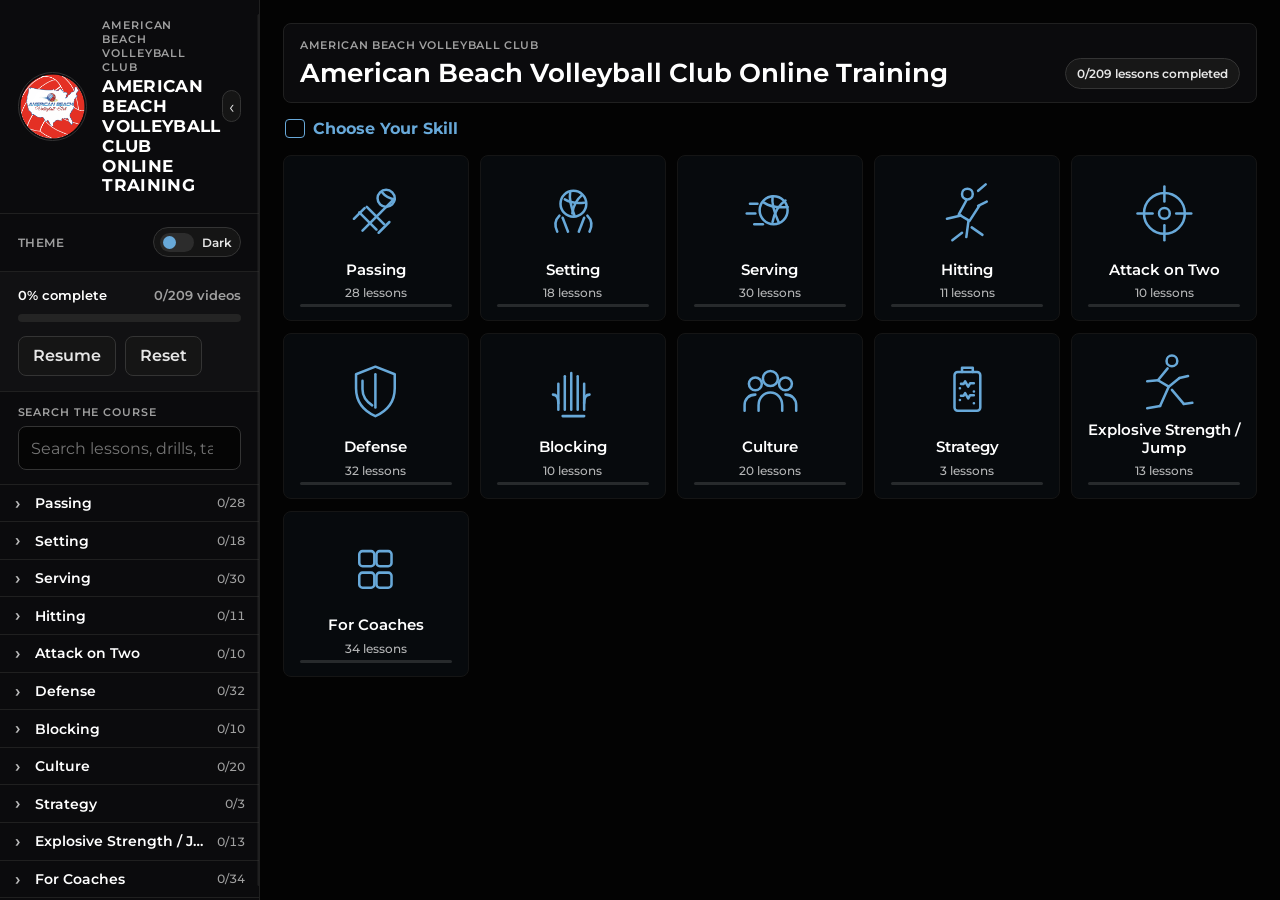
==== commit c5a9c9c2: "Expand ABVC branding to full club name" ====
--- a/index.html
+++ b/index.html
@@ -6,7 +6,7 @@
     <title>Beach Volleyball Training Videos & Drills | American Beach Volleyball Club</title>
     <meta
       name="description"
-      content="Learn beach volleyball with ABVC training videos, drills, and coaching for passing, setting, serving, hitting, defense, blocking, strategy, and explosive strength."
+      content="Learn beach volleyball with American Beach Volleyball Club training videos, drills, and coaching for passing, setting, serving, hitting, defense, blocking, strategy, and explosive strength."
     >
     <meta name="robots" content="index, follow">
     <link rel="canonical" href="https://learn.americanbeachvolleyballclub.com/">
@@ -24,7 +24,7 @@
       {
         "@context": "https://schema.org",
         "@type": "Course",
-        "name": "ABVC Online Beach Volleyball Training",
+        "name": "American Beach Volleyball Club Online Training",
         "description": "Beach volleyball training videos, drills, and coaching covering skills, strategy, culture, explosive strength, and coaching games.",
         "url": "https://learn.americanbeachvolleyballclub.com/",
         "provider": {
@@ -53,7 +53,7 @@
           </button>
           <div class="brand-copy">
             <p class="eyebrow">American Beach Volleyball Club</p>
-            <h1>ABVC online training</h1>
+            <h1>American Beach Volleyball Club Online Training</h1>
           </div>
           <button class="sidebar-toggle" id="sidebarToggle" type="button" aria-label="Collapse course navigation" aria-expanded="true">
             <span aria-hidden="true">‹</span>
@@ -105,7 +105,7 @@
           </div>
           <div class="lesson-header">
             <div>
-              <h2 id="lessonTitle">ABVC online training</h2>
+              <h2 id="lessonTitle">American Beach Volleyball Club Online Training</h2>
               <p id="lessonDescription" hidden></p>
             </div>
             <div class="lesson-status" id="lessonStatus"></div>
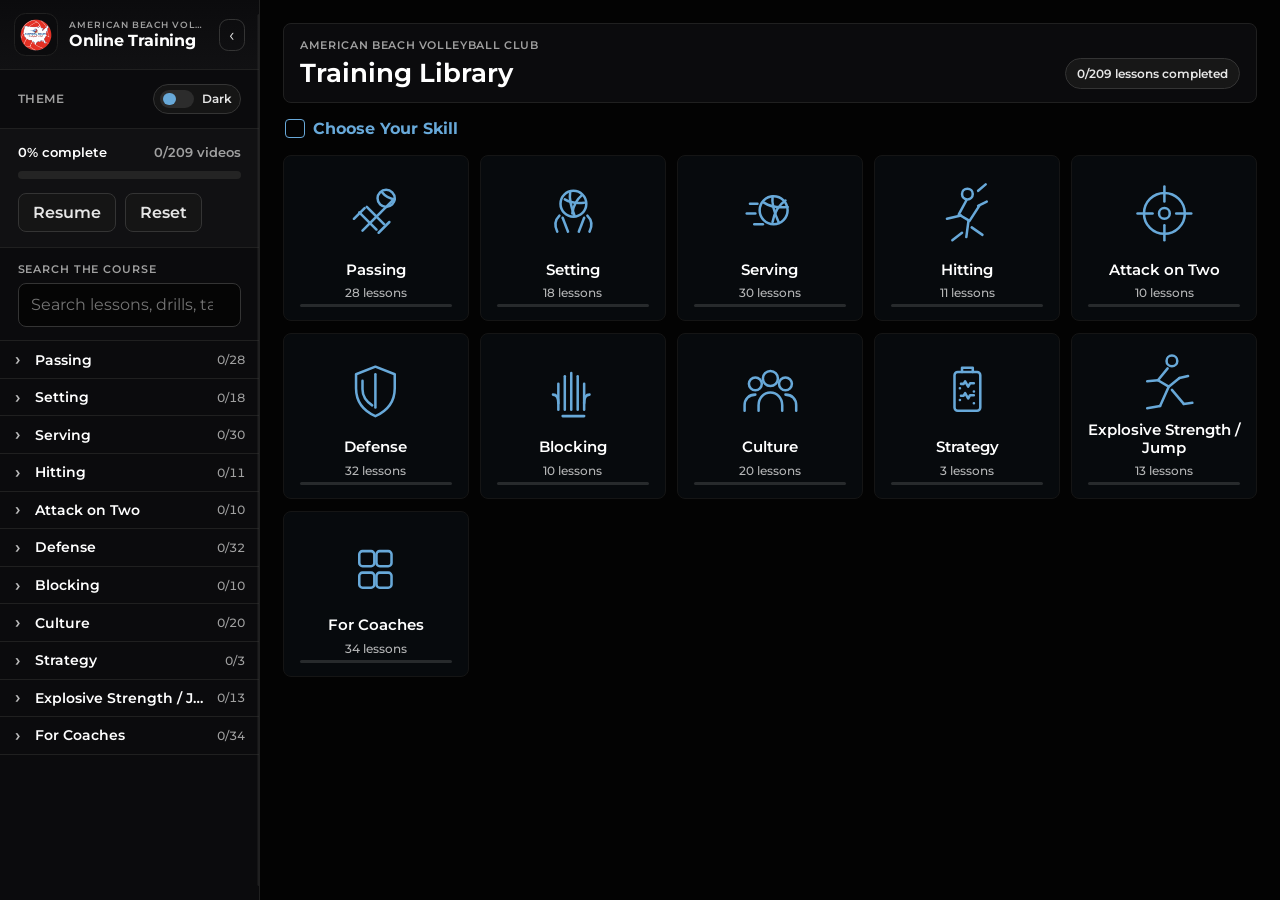
==== commit 8fdfc541: "Refine training library branding and sidebar layout" ====
--- a/index.html
+++ b/index.html
@@ -53,7 +53,7 @@
           </button>
           <div class="brand-copy">
             <p class="eyebrow">American Beach Volleyball Club</p>
-            <h1>American Beach Volleyball Club Online Training</h1>
+            <h1>Online Training</h1>
           </div>
           <button class="sidebar-toggle" id="sidebarToggle" type="button" aria-label="Collapse course navigation" aria-expanded="true">
             <span aria-hidden="true">‹</span>
@@ -105,7 +105,7 @@
           </div>
           <div class="lesson-header">
             <div>
-              <h2 id="lessonTitle">American Beach Volleyball Club Online Training</h2>
+              <h2 id="lessonTitle">Training Library</h2>
               <p id="lessonDescription" hidden></p>
             </div>
             <div class="lesson-status" id="lessonStatus"></div>
@@ -162,6 +162,6 @@
       <div class="tree-item"></div>
     </template>
 
-    <script src="app.js?v=35" defer></script>
+    <script src="app.js?v=36" defer></script>
   </body>
 </html>
--- a/styles.css
+++ b/styles.css
@@ -247,19 +247,22 @@
 
 .brand-lockup {
   display: flex;
-  gap: 0.95rem;
+  gap: 0.72rem;
   align-items: center;
-  padding: 1.1rem;
+  padding: 0.82rem 0.9rem;
   border-bottom: 1px solid var(--line);
+  background: linear-gradient(180deg, var(--panel) 0%, var(--panel-soft) 100%);
+}
+
+.brand-home-button {
+  display: grid;
+  width: 2.7rem;
+  height: 2.7rem;
+  place-items: center;
+  flex: 0 0 auto;
+  border: 1px solid var(--line);
+  border-radius: 0.72rem;
   background: var(--panel);
-}
-
-.brand-home-button {
-  display: block;
-  flex: 0 0 auto;
-  border: 0;
-  border-radius: 999px;
-  background: transparent;
   padding: 0;
   color: inherit;
   cursor: pointer;
@@ -267,7 +270,7 @@
 
 .brand-home-button:hover .brand-logo,
 .brand-home-button:focus-visible .brand-logo {
-  border-color: var(--line-strong);
+  transform: scale(1.06);
 }
 
 .brand-home-button:focus-visible {
@@ -276,6 +279,8 @@
 }
 
 .brand-copy {
+  display: grid;
+  gap: 0.1rem;
   min-width: 0;
 }
 
@@ -286,8 +291,8 @@
   height: 2rem;
   margin-left: auto;
   border: 1px solid var(--line-strong);
-  border-radius: 999px;
-  background: var(--gray-button);
+  border-radius: 0.58rem;
+  background: transparent;
   color: var(--ink);
   cursor: pointer;
   font-size: 1.1rem;
@@ -301,12 +306,12 @@
 
 .app-shell.is-sidebar-collapsed .brand-lockup {
   justify-content: center;
-  padding: 0.95rem 0.6rem;
+  padding: 0.75rem 0.45rem;
 }
 
 .app-shell.is-sidebar-collapsed .brand-logo {
-  width: 3rem;
-  height: 3rem;
+  width: 1.9rem;
+  height: 1.9rem;
 }
 
 .app-shell.is-sidebar-collapsed .brand-copy,
@@ -322,7 +327,7 @@
 
 .app-shell.is-sidebar-collapsed .sidebar-toggle {
   position: absolute;
-  top: 4.35rem;
+  top: 3.6rem;
   left: 50%;
   width: 1.8rem;
   height: 1.8rem;
@@ -412,22 +417,27 @@
 
 .brand-logo {
   display: block;
-  width: 4.35rem;
-  height: 4.35rem;
+  width: 2rem;
+  height: 2rem;
   flex: 0 0 auto;
-  border: 1px solid var(--line-strong);
-  border-radius: 999px;
+  border: 0;
+  border-radius: 0.42rem;
   object-fit: cover;
   object-position: center;
+  transition: transform 160ms ease;
 }
 
 .eyebrow {
-  margin: 0 0 0.16rem;
-  color: var(--muted);
-  font-size: 0.68rem;
+  margin: 0;
+  color: var(--muted);
+  font-size: 0.59rem;
   font-weight: 600;
-  letter-spacing: 0.08em;
+  letter-spacing: 0.1em;
+  line-height: 1.2;
   text-transform: uppercase;
+  white-space: nowrap;
+  overflow: hidden;
+  text-overflow: ellipsis;
 }
 
 h1,
@@ -440,11 +450,11 @@
 h1 {
   margin-bottom: 0;
   color: var(--ink-strong);
-  font-size: 1.08rem;
+  font-size: 0.98rem;
   font-weight: 700;
-  letter-spacing: 0.02em;
+  letter-spacing: -0.015em;
   line-height: 1.15;
-  text-transform: uppercase;
+  text-transform: none;
 }
 
 h2 {
@@ -1654,12 +1664,12 @@
 
   .app-shell.is-sidebar-collapsed .brand-lockup {
     justify-content: flex-start;
-    padding: 1.1rem;
+    padding: 0.82rem 0.9rem;
   }
 
   .app-shell.is-sidebar-collapsed .brand-logo {
-    width: 4.35rem;
-    height: 4.35rem;
+    width: 2rem;
+    height: 2rem;
   }
 
   .app-shell.is-sidebar-collapsed .brand-copy,
@@ -1993,13 +2003,13 @@
   }
 
   .brand-lockup {
-    align-items: flex-start;
-    padding: 0.85rem;
+    align-items: center;
+    padding: 0.75rem 0.85rem;
   }
 
   .brand-logo {
-    width: 3.5rem;
-    height: 3.5rem;
+    width: 1.9rem;
+    height: 1.9rem;
   }
 
   .theme-row,
